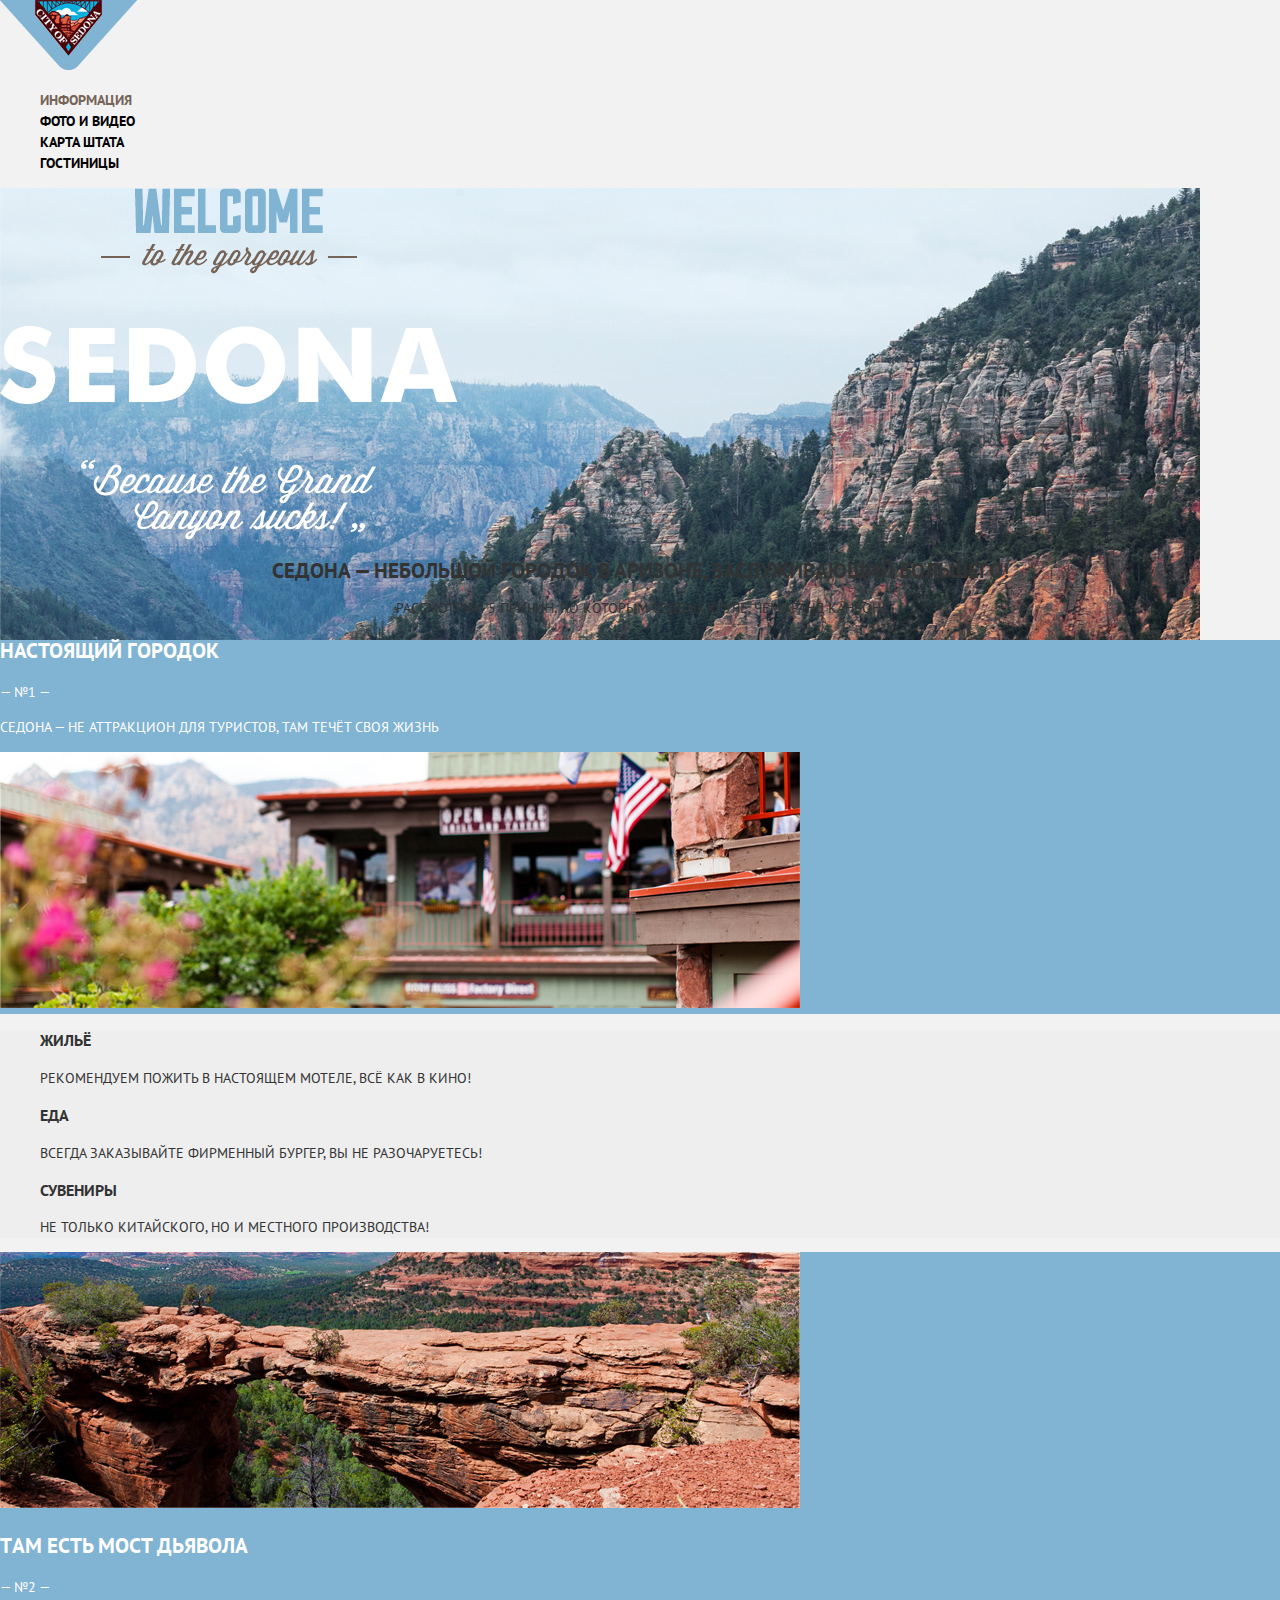
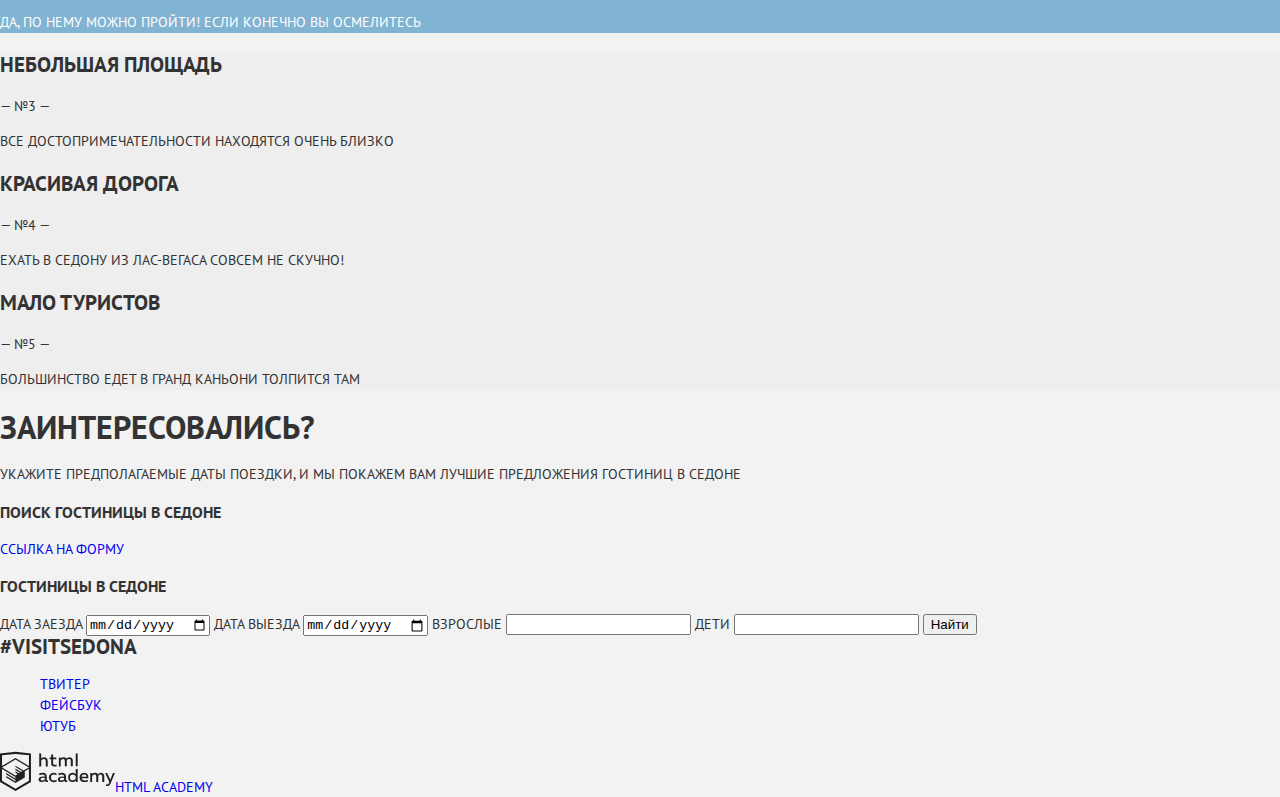
==== index.html @ dc2e8c44 "Исправление стилизации (продолжение)" ====
<!DOCTYPE html>
<html lang="ru">
	<head>
		<meta charset="utf-8">
		<title>HTML Academy: Седона</title>
		<link href="https://fonts.googleapis.com/css?family=PT+Sans:400,400i,700&amp;subset=cyrillic" rel="stylesheet">
		<link rel="stylesheet" href="normalize.css">
		<link rel="stylesheet" href="css/style.css">
	</head>
	<body>
		<header>
			<nav class="main-menu">
				<img class="main-logo" src="img/logo-sedona.png" width="138" height="70" alt="Sedona">
				<ul>
					<li><a class="nav-item nav-active" href="#">Информация</a></li>
					<li><a class="nav-item" href="#">Фото и видео</a></li>
					<li><a class="nav-item" href="#">Карта штата</a></li>
					<li><a class="nav-item" href="catalog.html">Гостиницы</a></li>
				</ul>
			</nav>
		</header>
		<main class="main-content">
			<h1 class="visually-hidden">Туристический сайт Седона</h1>
			<section class="intro">
				<img class="main-logo" src="img/welcomе-sedona.png" width="458" height="352" alt="Welcome to Sedona">
			</section>
			<section class="main-introduction">
				<p><b class="introduction-title">Седона — небольшой городок в аризоне, заслуживающий большего!</b></p>
				<p>Рассмотрим 5 причин, по которым седона круче, чем гранд каньон!</p>
			</section>
			<section class="descripton">
				<h2 class="visually-hidden">Особенности Седоны</h2>
				<h3>Настоящий городок</h3>
				<p>— &#8470;1 —</p>
				<p>Седона — не аттракцион для туристов, там течёт своя жизнь</p>
				<img class="descripton-photo" src="img/attraction.jpg" width="800" height="256" alt="достопримечательности Седоны">
			</section>
			<section class="features">
				<h2 class="visually-hidden">Интересные предложения для туристов</h2>
				<ul class="features-list">
					<li class="features-items">
						<h3>Жильё</h3>
						<p>Рекомендуем пожить в настоящем мотеле, всё как в кино!</p>
					</li>
					<li class="features-items">
						<h3>Еда</h3>
						<p>Всегда заказывайте фирменный бургер, вы не разочаруетесь!</p>
					</li>
					<li class="features-items">
						<h3>Сувениры</h3>
						<p>Не только китайского, но и местного производства!</p>
					</li>
				</ul>
			</section>
			<section class="descripton">
					<h2 class="visually-hidden">Особенности Седоны</h2>
					<img class="descripton-photo" src="img/tour-attraction.jpg" width="800" height="256" alt="достопримечательности Седоны">
					<h3>Tам есть мост дьявола</h3>
					<p>— &#8470;2 —</p>
					<p>Да, по нему можно пройти! Если конечно вы осмелитесь</p>
				</div>
			</section>
			<section class="features">
				<h2 class="visually-hidden">Интересные предложения для туристов</h2>
				<div class="features-items">
					<h3 class="features-title">Небольшая площадь</h3>
					<p>— &#8470;3 —</p>
					<p>Все достопримечательности находятся очень близко</p>
				</div>
				<div class="features-items">
					<h3 class="features-title">Красивая дорога</h3>
					<p>— &#8470;4 —</p>
					<p>Ехать в Седону из Лас-Вегаса совсем не скучно!</p>
				</div>
				<div class="features-items">
					<h3 class="features-title">Мало туристов</h3>
					<p>— &#8470;5 —</p>
					<p>Большинство едет в гранд каньони толпится там</p>
				</div>
			</section>
			<section class="offer">
				<h2 class="offer-title">Заинтересовались?</h2>
				<p>Укажите предполагаемые даты поездки, и мы покажем вам лучшие предложения гостиниц в седоне </p>
				<h3 class="offer-search">Поиск гостиницы в седоне</h3>
				<a href="#">Ссылка на форму</a>
			</section>
			<form action="https://echo.htmlacademy.ru" method="post">
				<h3>Гостиницы в Седоне</h3>
				<label for="arrival-date">Дата заезда</label>
				<input id="arrival-date" type="date">
				<label for=" exit-date">Дата выезда</label>
				<input id="exit-date" type="date">
				<label>Взрослые <input type="number"></label>
				<label>Дети <input type="number"></label>
				<input type="submit" value="Найти">
			</form>
		</main>
		<footer class="main-footer">
			<span class="footer-hashtag">#visitsedona</span>
			<div class="footer-social">
				<ul>
					<li><a class="social-button" href="#">Твитер</a></li>
					<li><a class="social-button" href="#">Фейсбук</a></li>
					<li><a class="social-button" href="#">Ютуб</a></li>
				</ul>
			</div>
			<a class="footer-logo" href="https://htmlacademy.ru"><img src="img/logo-htmlacademy.svg" width="115" height="41" alt="ссылка на сайт академии">HTML Academy</a>
		</footer>
	</body>
</html>
---- css/style.css ----
body {
	margin:0;
	padding: 0;
	font-family: "PT Sans", "Arial", sans-serif;
	font-size:14px;
	text-transform: uppercase;
	line-height: 21px;
	color: #333333;
	background-color:#f2f2f2;
}

.visually-hidden {
	position: absolute;
	width: 1px;
	height: 1px;
	margin: -1px;
	border: 0;
	padding: 0;
	clip: rect(0 0 0 0);
	overflow: hidden;
}

a {
	text-decoration: none;
}

li {
	list-style: none;
}

.main-content {
	background-image: url(../img/background-rock.jpg);
	background-repeat: no-repeat;
}

.main-menu .nav-active {
	color:#766357;
	font-weight: bold;
}

.nav-item:hover {
	color:#81b3d2;
}

.nav-item {
	font-weight: bold;
	text-decoration: none;
	color:#000;
}

.nav-active {

}

.main-introduction {
	text-align: center;
}

.introduction-title {
	font-weight: bold;
	font-size: 21px;
}

.descripton h3 {
	font-size: 21px;
	font-weight: bold;
}

.descripton {
	background-color: #81b3d2;
	color:#fff;
}

.features-title {
	font-size: 21px;
	font-weight: bold;
}

.features {
	background: #eee;
}

.offer-title {
	font-size: 32px;
	font-weight: bold;
}

.offer.search {
	font-size: 21px;
	font-weight: bold;
	background: #766357;
	color:#fff;
}

.footer-hashtag {
	font-size: 21px;
	font-weight: bold;
	text-transform: uppercase;
}

/*Страница каталога*/

.choose-checkbox {
  background-image: url(../img/filter-background.jpg);
  background-repeat: no-repeat;
  color: #fff;
}

.form-title {
  font-size: 16px;
  font-weight: bold;
}

.search-title {
  font-size: 21px;
  font-weight: bold;
}

.search-classification,
.search-list {
  font-size: 12px;
}

.hotel-name {
  font-size: 21px;
  font-weight: bold;
}
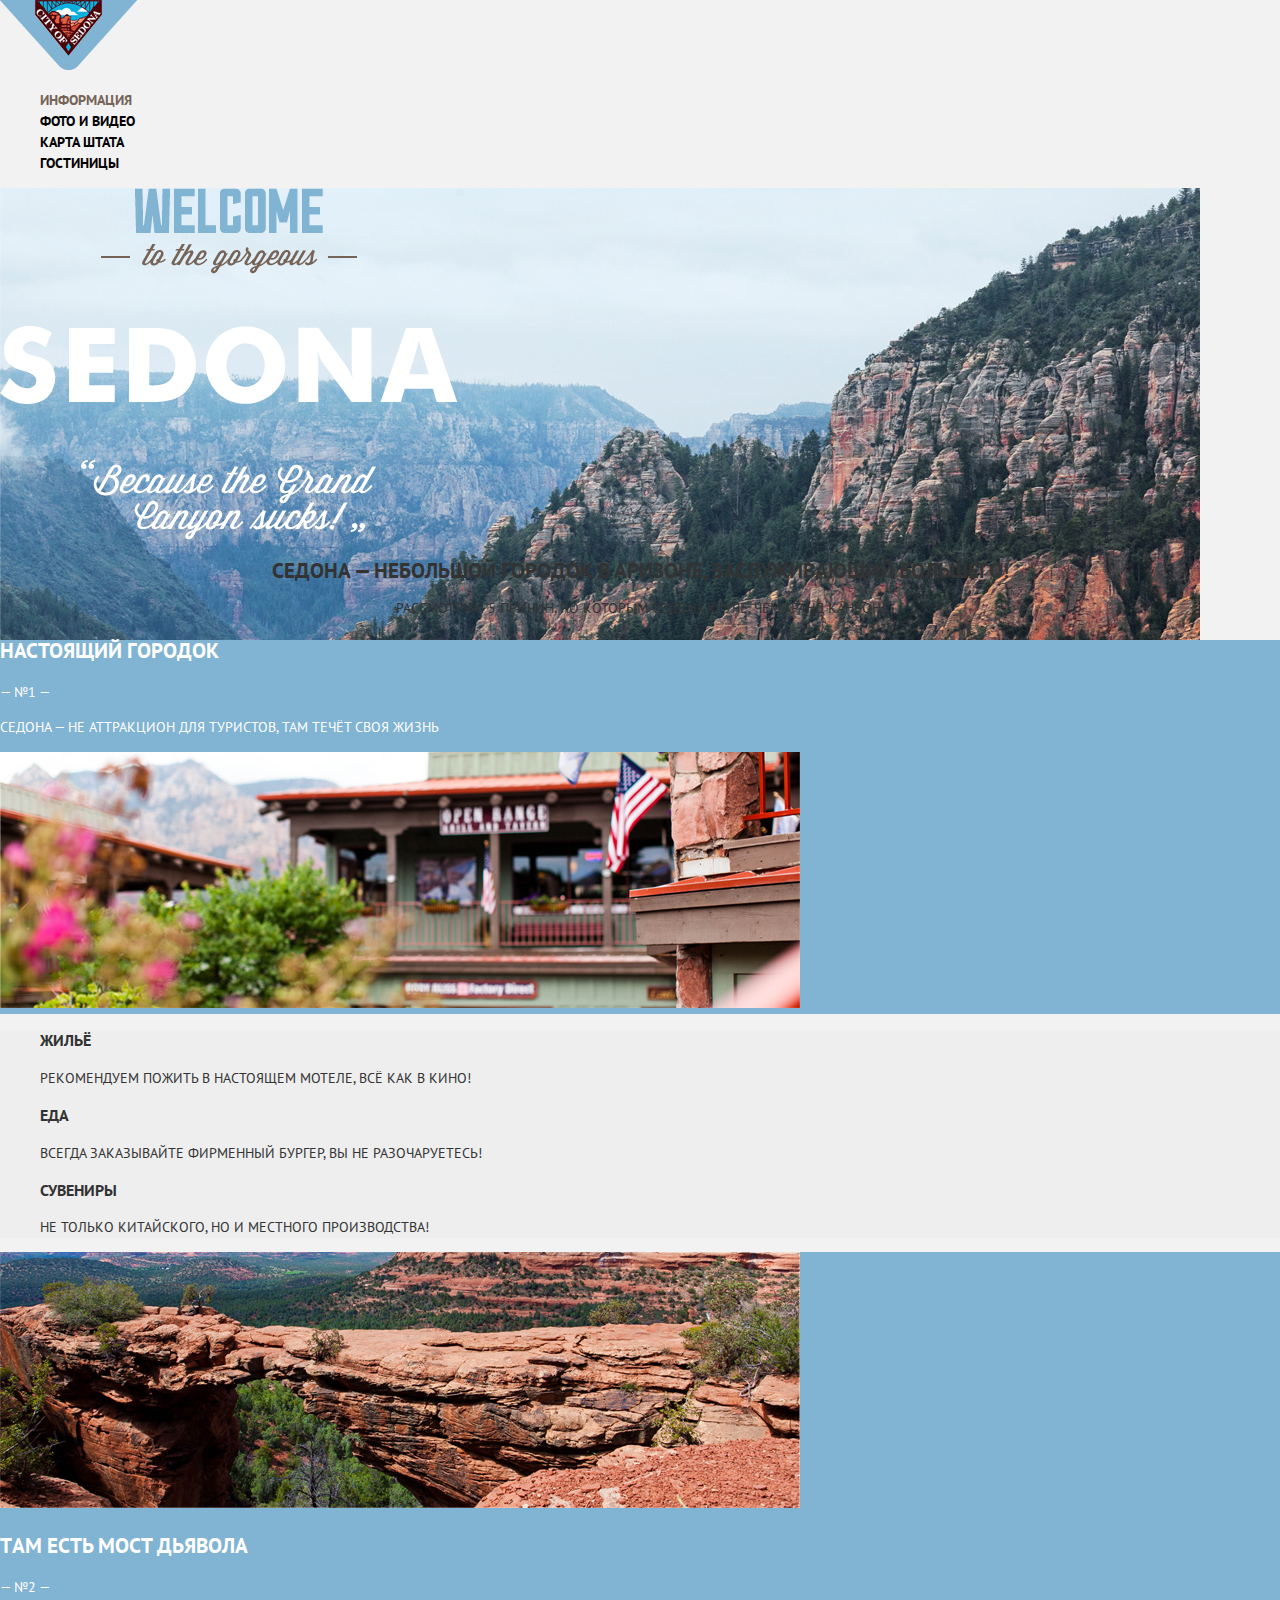
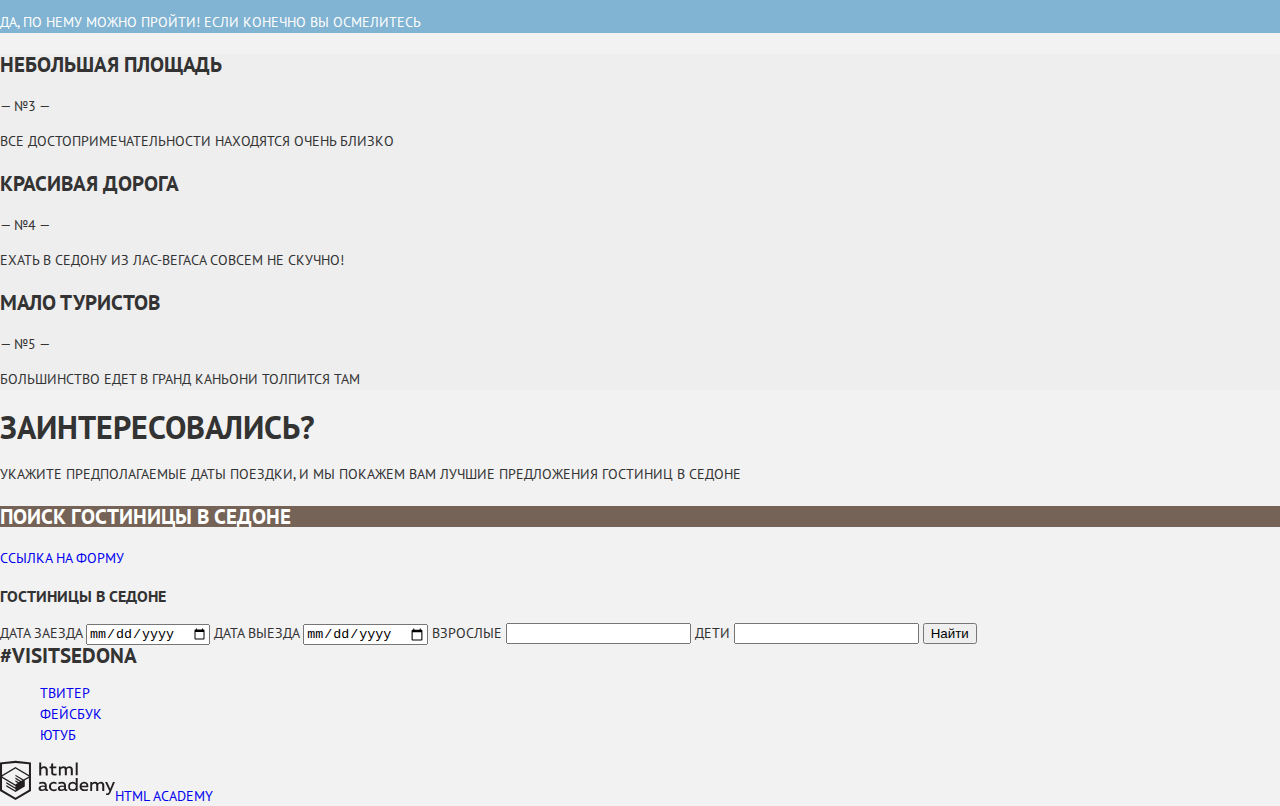
==== commit d82cb3c6: "Базовая стилизация (исправления, list-style, color и другое...)" ====
--- a/index.html
+++ b/index.html
@@ -11,7 +11,7 @@
 		<header>
 			<nav class="main-menu">
 				<img class="main-logo" src="img/logo-sedona.png" width="138" height="70" alt="Sedona">
-				<ul>
+				<ul class="nav-list">
 					<li><a class="nav-item nav-active" href="#">Информация</a></li>
 					<li><a class="nav-item" href="#">Фото и видео</a></li>
 					<li><a class="nav-item" href="#">Карта штата</a></li>
@@ -98,7 +98,7 @@
 		<footer class="main-footer">
 			<span class="footer-hashtag">#visitsedona</span>
 			<div class="footer-social">
-				<ul>
+				<ul class="social-list">
 					<li><a class="social-button" href="#">Твитер</a></li>
 					<li><a class="social-button" href="#">Фейсбук</a></li>
 					<li><a class="social-button" href="#">Ютуб</a></li>
--- a/css/style.css
+++ b/css/style.css
@@ -24,22 +24,18 @@
 	text-decoration: none;
 }
 
-li {
-	list-style: none;
-}
-
 .main-content {
 	background-image: url(../img/background-rock.jpg);
 	background-repeat: no-repeat;
 }
 
-.main-menu .nav-active {
-	color:#766357;
-	font-weight: bold;
-}
 
 .nav-item:hover {
 	color:#81b3d2;
+}
+
+.nav-list li {
+  list-style: none;
 }
 
 .nav-item {
@@ -49,7 +45,8 @@
 }
 
 .nav-active {
-
+  color:#766357;
+  font-weight: bold;
 }
 
 .main-introduction {
@@ -76,6 +73,10 @@
 	font-weight: bold;
 }
 
+.features-items {
+  list-style: none;
+}
+
 .features {
 	background: #eee;
 }
@@ -85,7 +86,7 @@
 	font-weight: bold;
 }
 
-.offer.search {
+.offer-search {
 	font-size: 21px;
 	font-weight: bold;
 	background: #766357;
@@ -116,12 +117,44 @@
   font-weight: bold;
 }
 
+.search-item {
+  color: rgba(0, 0, 0, 0.3);
+}
+
+.search-аctive {
+  color:#81b3d2;
+}
+
+.search-list li {
+  list-style: none;
+}
+
 .search-classification,
 .search-list {
   font-size: 12px;
 }
 
+.arrows-list li {
+  list-style: none;
+}
+
+.hotel-content {
+  list-style: none;
+}
+
+.motel-content {
+  list-style: none;
+}
+
+.villa-content {
+  list-style: none;
+}
+
 .hotel-name {
   font-size: 21px;
   font-weight: bold;
+}
+
+.social-list {
+  list-style: none;
 }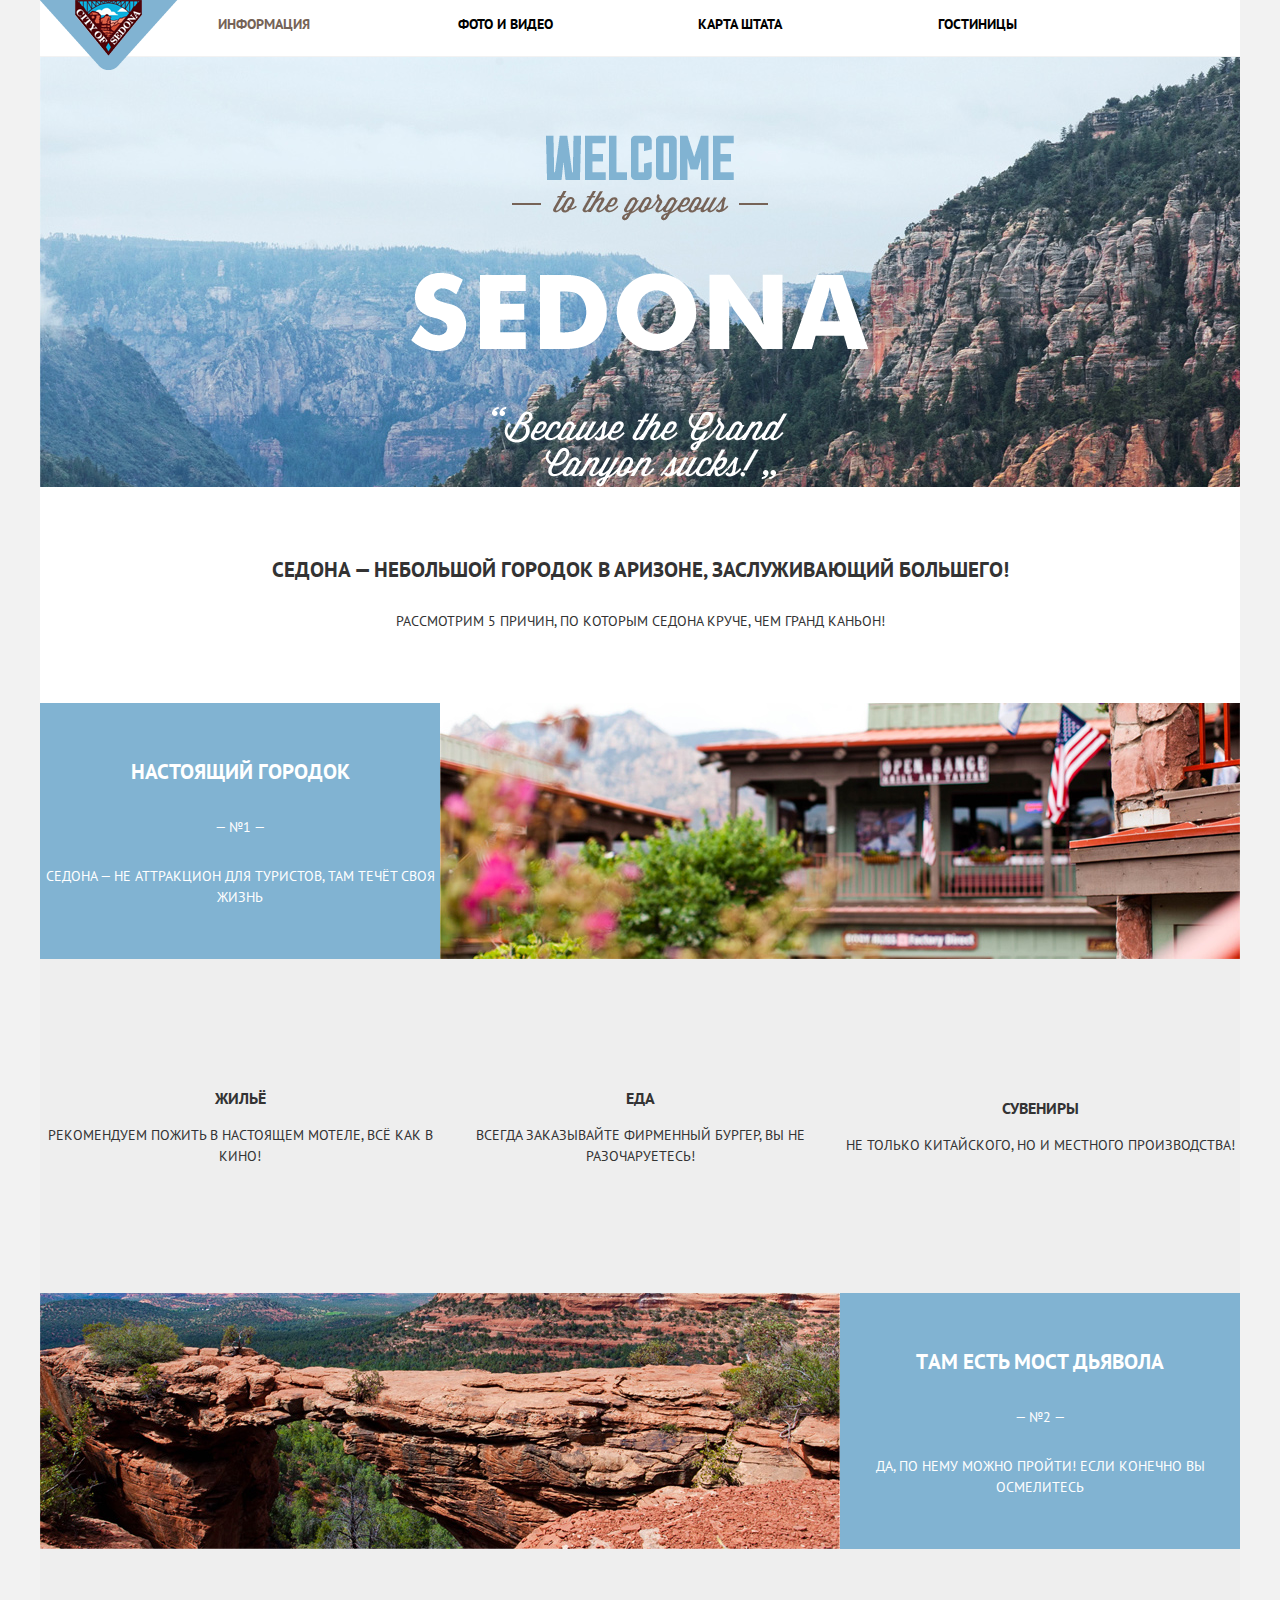
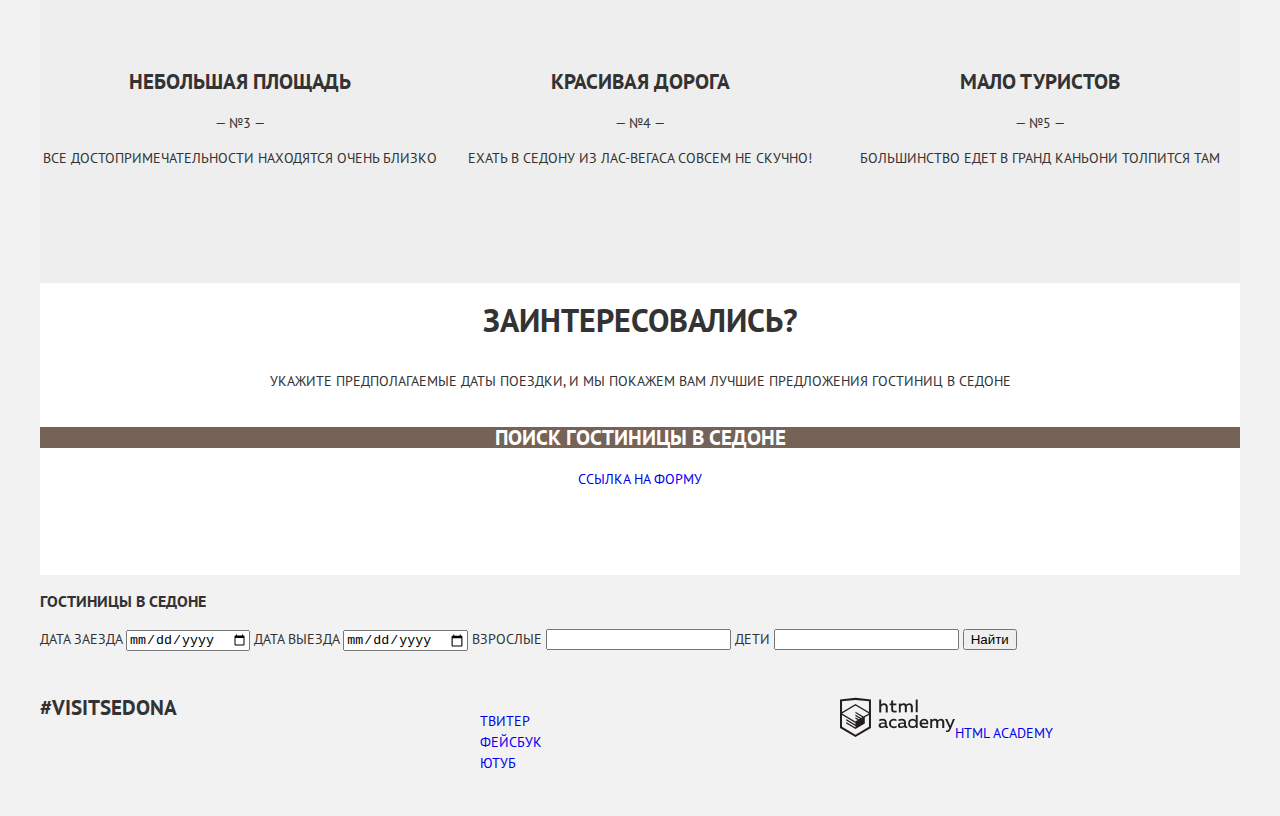
==== commit 96fb91b0: "Сетки черновик" ====
--- a/index.html
+++ b/index.html
@@ -29,10 +29,12 @@
 				<p>Рассмотрим 5 причин, по которым седона круче, чем гранд каньон!</p>
 			</section>
 			<section class="descripton">
-				<h2 class="visually-hidden">Особенности Седоны</h2>
-				<h3>Настоящий городок</h3>
-				<p>— &#8470;1 —</p>
-				<p>Седона — не аттракцион для туристов, там течёт своя жизнь</p>
+				<div class="texts-descripton">
+					<h2 class="visually-hidden">Особенности Седоны</h2>
+					<h3>Настоящий городок</h3>
+					<p>— &#8470;1 —</p>
+					<p>Седона — не аттракцион для туристов, там течёт своя жизнь</p>
+				</div>
 				<img class="descripton-photo" src="img/attraction.jpg" width="800" height="256" alt="достопримечательности Седоны">
 			</section>
 			<section class="features">
@@ -55,6 +57,7 @@
 			<section class="descripton">
 					<h2 class="visually-hidden">Особенности Седоны</h2>
 					<img class="descripton-photo" src="img/tour-attraction.jpg" width="800" height="256" alt="достопримечательности Седоны">
+				<div class="texts-descripton">
 					<h3>Tам есть мост дьявола</h3>
 					<p>— &#8470;2 —</p>
 					<p>Да, по нему можно пройти! Если конечно вы осмелитесь</p>
@@ -62,21 +65,23 @@
 			</section>
 			<section class="features">
 				<h2 class="visually-hidden">Интересные предложения для туристов</h2>
-				<div class="features-items">
+				<ul class="features-list">
+				<li class="features-items">
 					<h3 class="features-title">Небольшая площадь</h3>
 					<p>— &#8470;3 —</p>
 					<p>Все достопримечательности находятся очень близко</p>
-				</div>
-				<div class="features-items">
+				</li>
+				<li class="features-items">
 					<h3 class="features-title">Красивая дорога</h3>
 					<p>— &#8470;4 —</p>
 					<p>Ехать в Седону из Лас-Вегаса совсем не скучно!</p>
-				</div>
-				<div class="features-items">
+				</li>
+				<li class="features-items">
 					<h3 class="features-title">Мало туристов</h3>
 					<p>— &#8470;5 —</p>
 					<p>Большинство едет в гранд каньони толпится там</p>
-				</div>
+				</li>
+				</ul>
 			</section>
 			<section class="offer">
 				<h2 class="offer-title">Заинтересовались?</h2>
@@ -96,7 +101,7 @@
 			</form>
 		</main>
 		<footer class="main-footer">
-			<span class="footer-hashtag">#visitsedona</span>
+			<div class="footer-hashtag">#visitsedona</div>
 			<div class="footer-social">
 				<ul class="social-list">
 					<li><a class="social-button" href="#">Твитер</a></li>
--- a/css/style.css
+++ b/css/style.css
@@ -81,6 +81,10 @@
 	background: #eee;
 }
 
+.offer {
+  background-color: #ffffff;
+}
+
 .offer-title {
 	font-size: 32px;
 	font-weight: bold;
@@ -157,4 +161,115 @@
 
 .social-list {
   list-style: none;
-}+}
+
+/*Сетки*/
+
+.main-menu {
+  display: flex;
+  width: 1200px;
+  margin:0 auto;
+  height: 56px;
+  background-color:#ffffff;
+}
+
+.nav-list {
+  display: flex;
+  justify-content: center;
+}
+
+.nav-list li {
+  width:240px;
+}
+
+.main-content {
+  width: 1200px;
+  margin: 0 auto;
+  border-top: 1px solid transparent;
+}
+
+.main-introduction {
+  display: flex;
+  flex-direction: column;
+  width: 1200px;
+  height: 216px;
+  background-color: #ffffff;
+  justify-content: center;
+}
+
+.main-logo {
+  justify-content: center;
+}
+
+
+.intro {
+  display: flex;
+  margin-top: 78px;
+  justify-content: center;
+}
+
+.descripton {
+  display: flex;
+}
+
+.texts-descripton {
+  display: flex;
+  flex-direction: column;
+  justify-content: center;
+  text-align: center;
+}
+
+.descripton-photo {
+  width: 800px;
+}
+
+.features-list {
+  display: flex;
+  height: 334px;
+  margin:0;
+  padding: 0;
+}
+
+.features-items {
+  width: 400px;
+  text-align: center;
+  justify-content: space-between;
+  align-self: center;
+}
+
+.offer {
+  display: flex;
+  height: 292px;
+  text-align: center;
+  flex-direction: column;
+}
+
+.offer-title {
+  align-items: center;
+}
+
+.main-footer {
+  min-height: 120px;
+  display: flex;
+  width: 1200px;
+  margin:0 auto;
+  justify-content: space-between;
+  padding-top:46px;
+
+}
+
+.footer-hashtag {
+  width: 400px;
+  min-height: 120px;
+  display: flex;
+}
+
+.footer-social {
+  width: 400px;
+  min-height: 120px;
+}
+
+.footer-logo {
+  width: 400px;
+  min-height: 120px;
+}
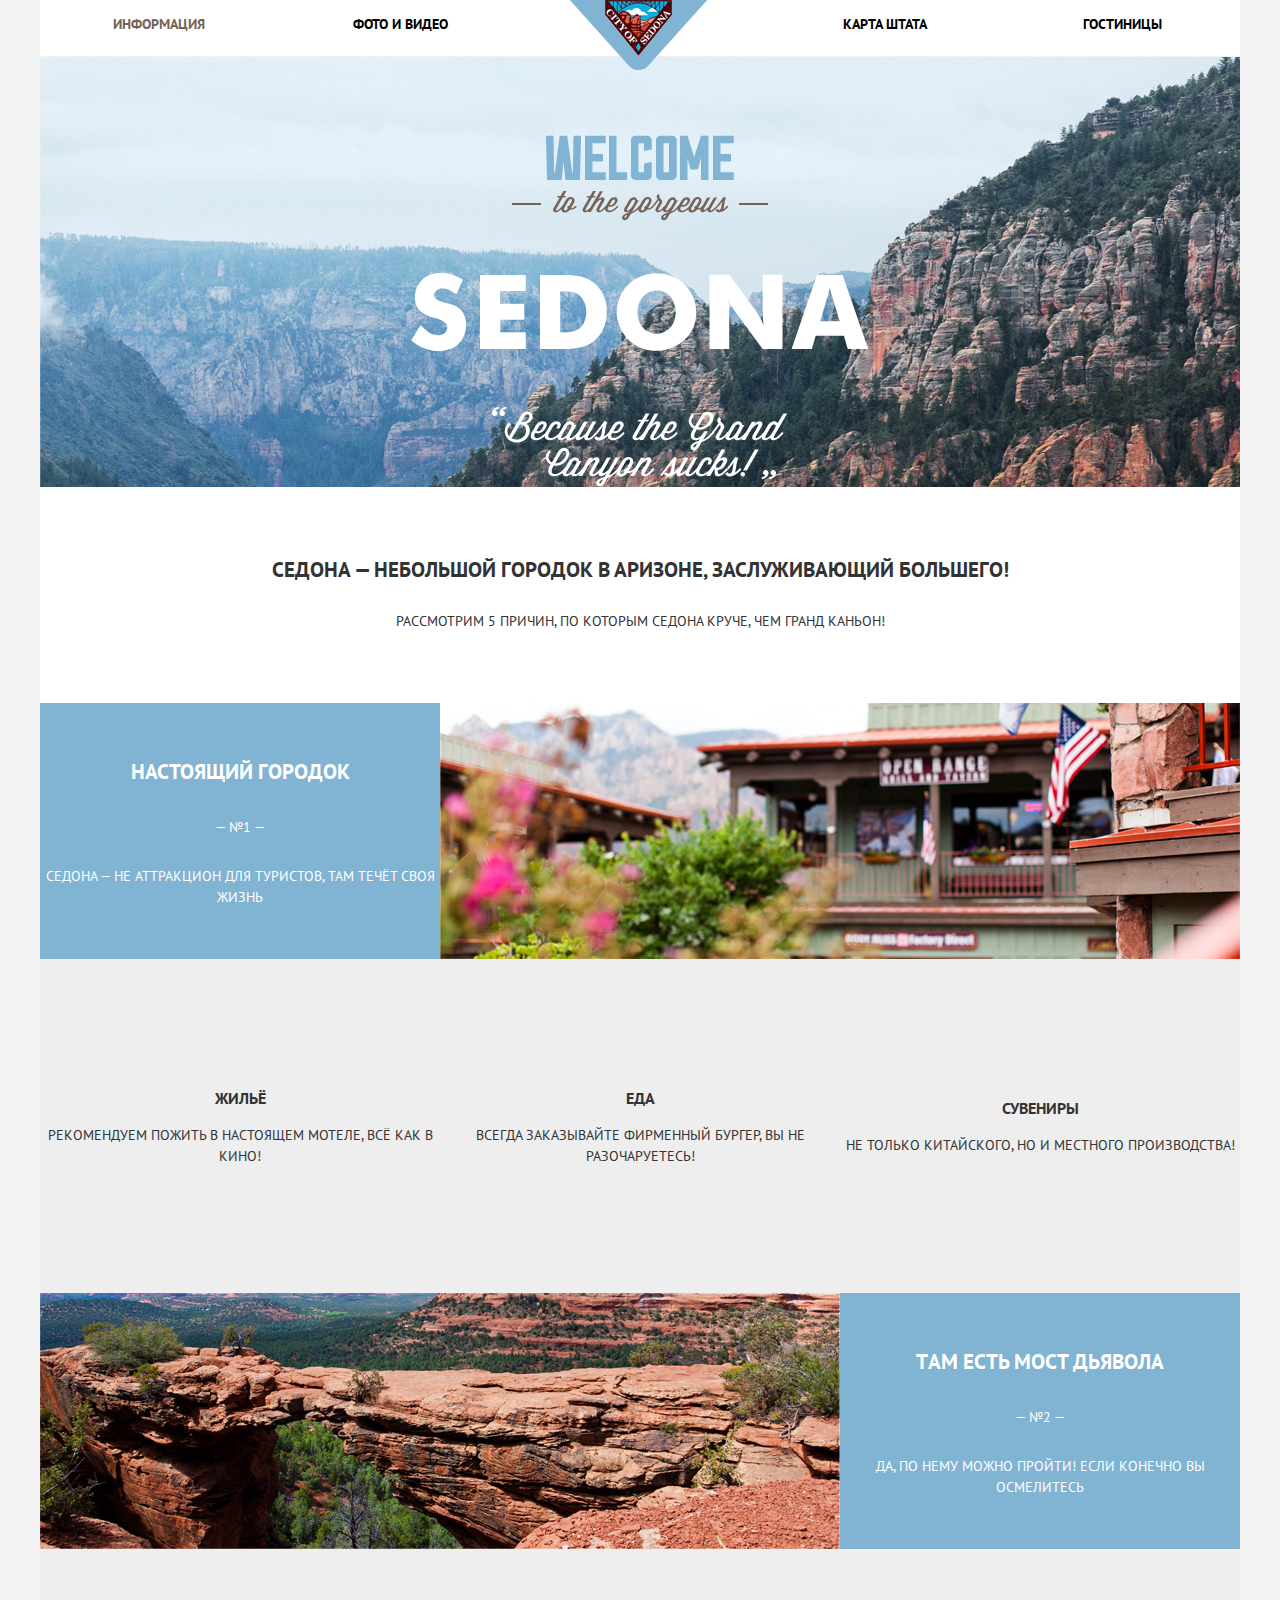
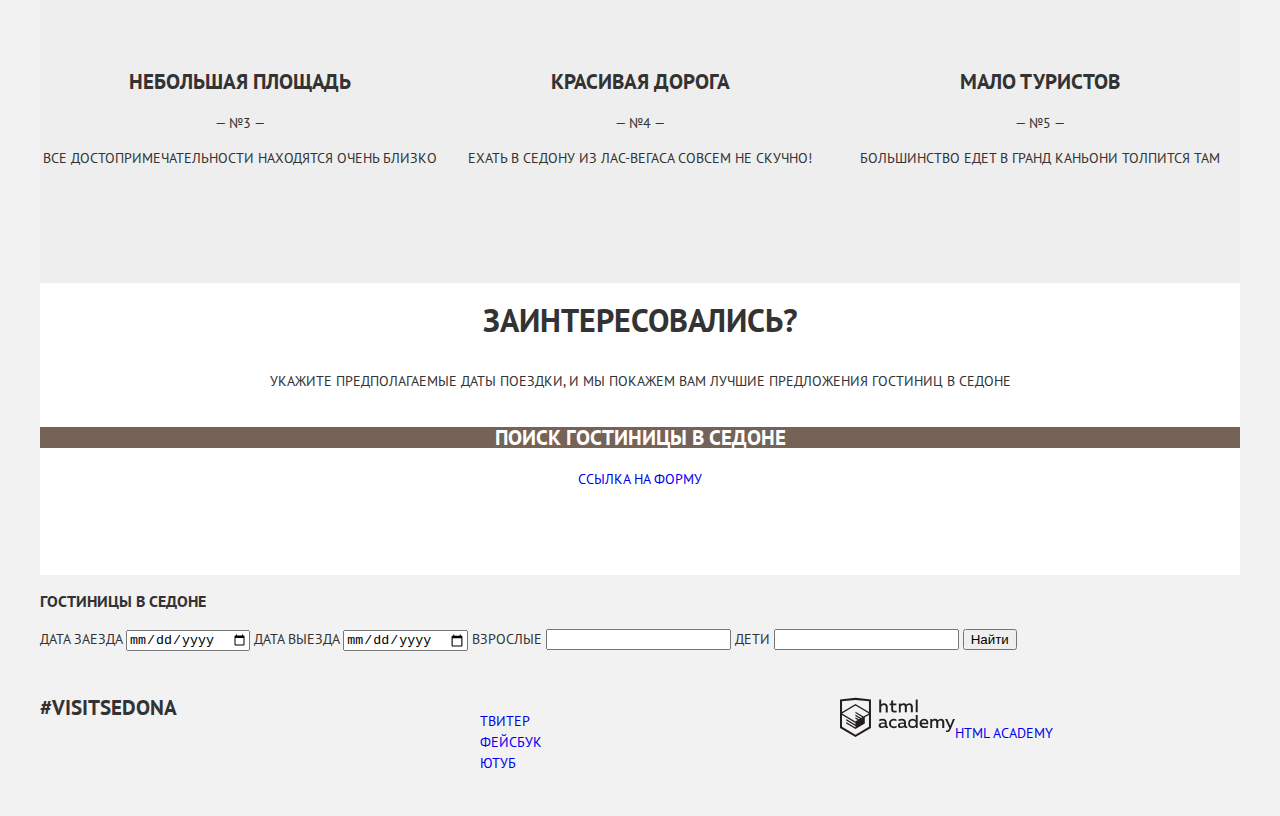
==== commit f5bb0b7a: "Стилизация меню." ====
--- a/index.html
+++ b/index.html
@@ -10,7 +10,9 @@
 	<body>
 		<header>
 			<nav class="main-menu">
-				<img class="main-logo" src="img/logo-sedona.png" width="138" height="70" alt="Sedona">
+				<div class="logo-container">
+					<img class="main-logo" src="img/logo-sedona.png" width="138" height="70" alt="Sedona">
+				</div>
 				<ul class="nav-list">
 					<li><a class="nav-item nav-active" href="#">Информация</a></li>
 					<li><a class="nav-item" href="#">Фото и видео</a></li>
--- a/css/style.css
+++ b/css/style.css
@@ -171,16 +171,23 @@
   margin:0 auto;
   height: 56px;
   background-color:#ffffff;
+  position: relative;
 }
 
 .nav-list {
   display: flex;
   justify-content: center;
-}
-
-.nav-list li {
+  padding-left: 73px;
+}
+
+.nav-list li:nth-child(2n+1) {
   width:240px;
 }
+
+.nav-list li:nth-child(2) {
+  width:490px;
+}
+
 
 .main-content {
   width: 1200px;
@@ -197,10 +204,11 @@
   justify-content: center;
 }
 
-.main-logo {
-  justify-content: center;
-}
-
+.logo-container {
+  position: absolute;
+  top:0;
+  left: 530px;
+}
 
 .intro {
   display: flex;
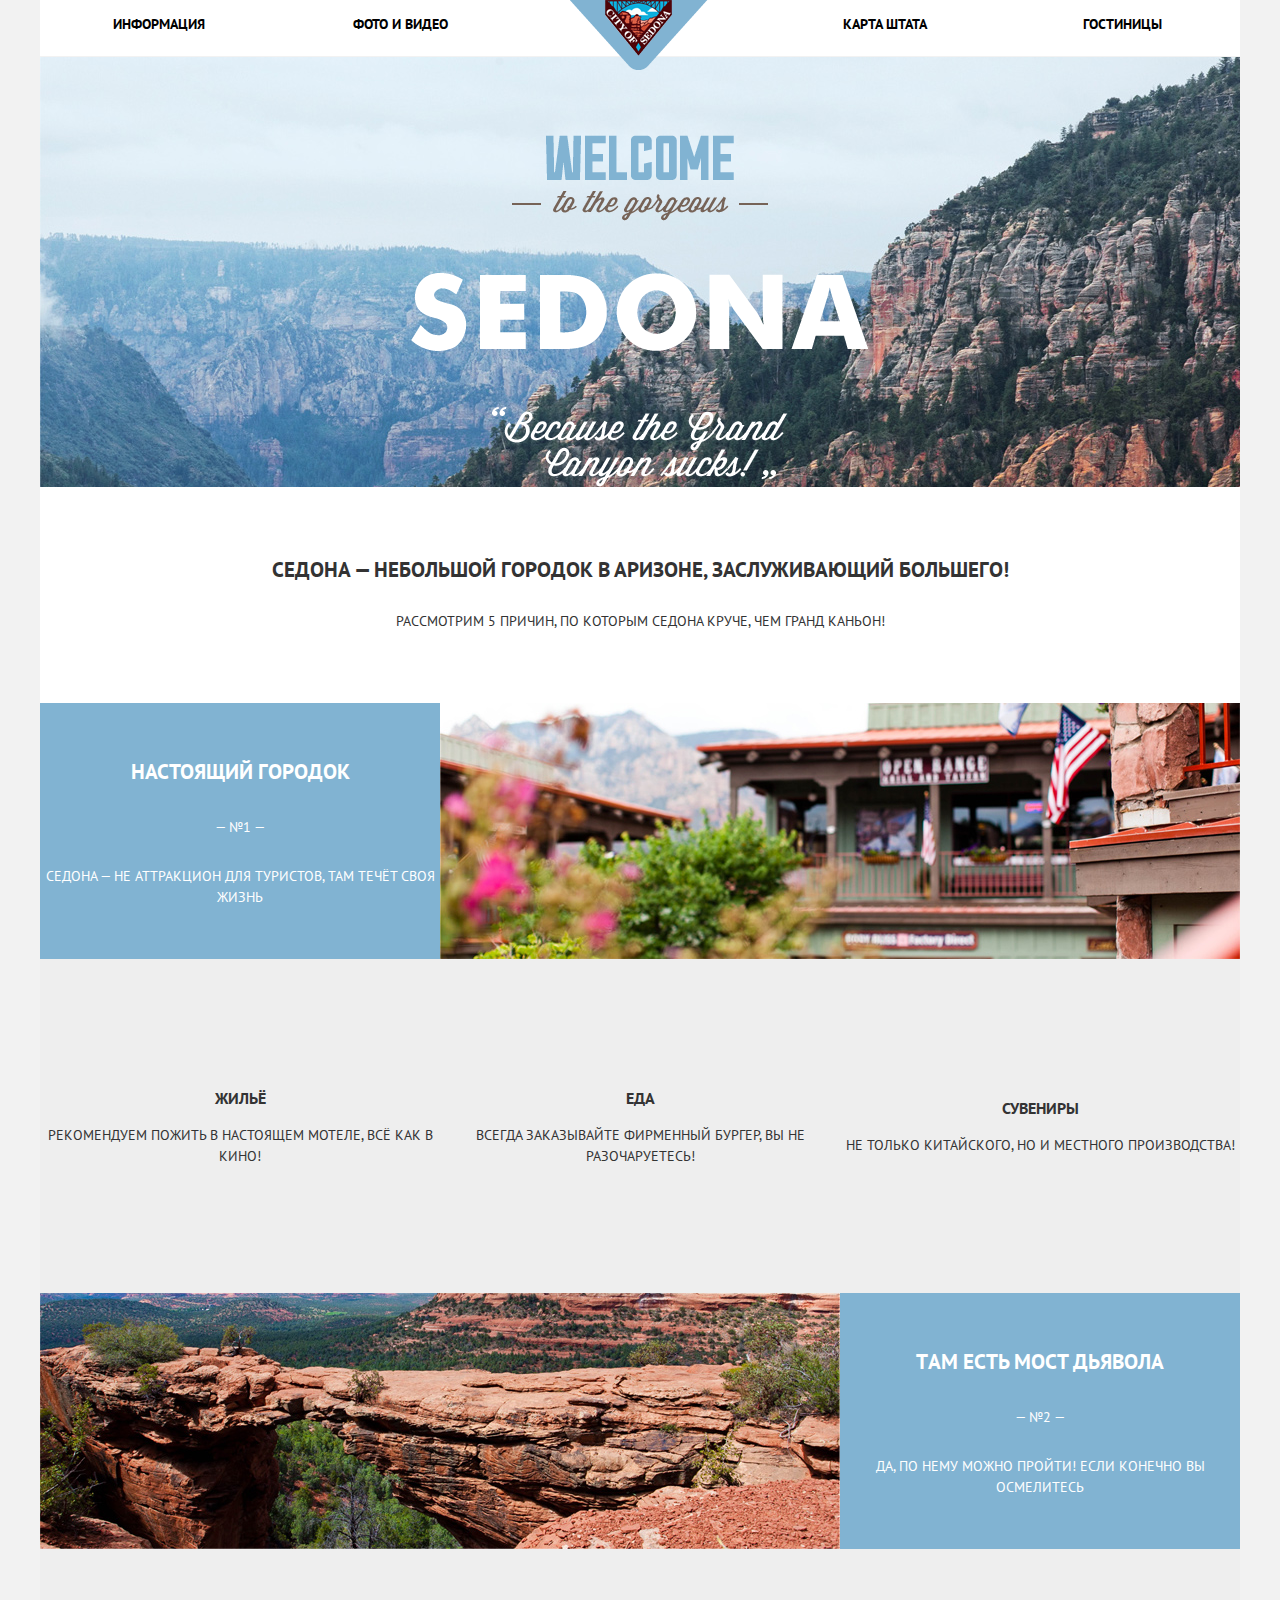
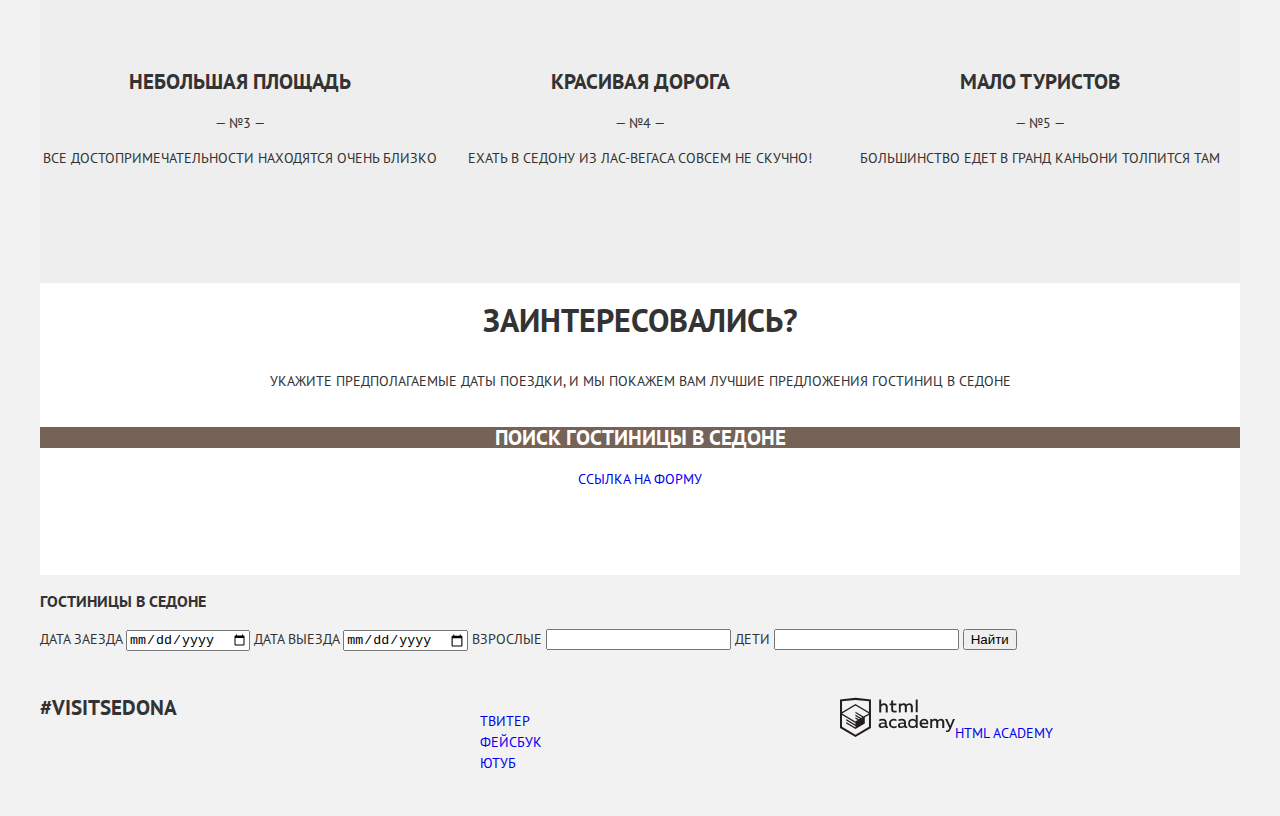
==== commit fddb78d1: "Маленькие поправки (сетки)." ====
--- a/index.html
+++ b/index.html
@@ -14,7 +14,7 @@
 					<img class="main-logo" src="img/logo-sedona.png" width="138" height="70" alt="Sedona">
 				</div>
 				<ul class="nav-list">
-					<li><a class="nav-item nav-active" href="#">Информация</a></li>
+					<li><a class="nav-item" href="#">Информация</a></li>
 					<li><a class="nav-item" href="#">Фото и видео</a></li>
 					<li><a class="nav-item" href="#">Карта штата</a></li>
 					<li><a class="nav-item" href="catalog.html">Гостиницы</a></li>
--- a/css/style.css
+++ b/css/style.css
@@ -212,7 +212,7 @@
 
 .intro {
   display: flex;
-  margin-top: 78px;
+  padding-top: 78px;
   justify-content: center;
 }
 
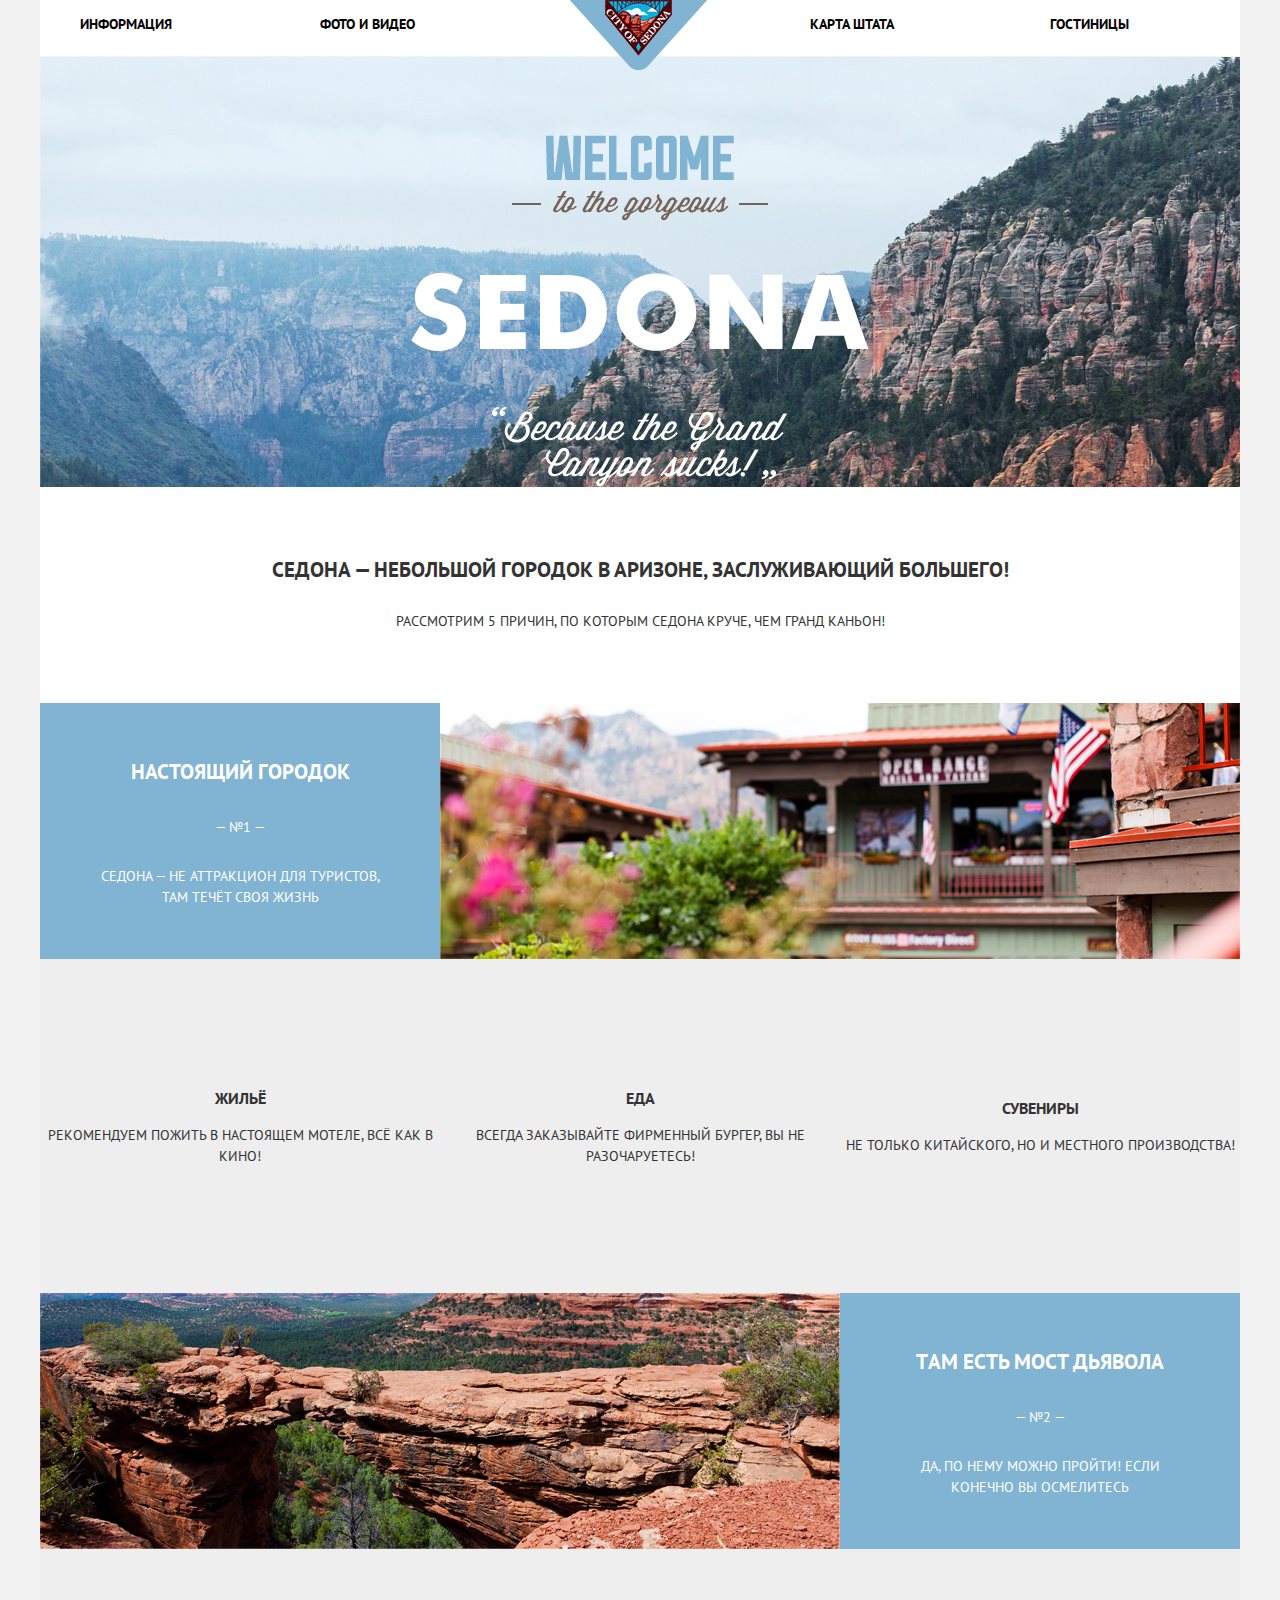
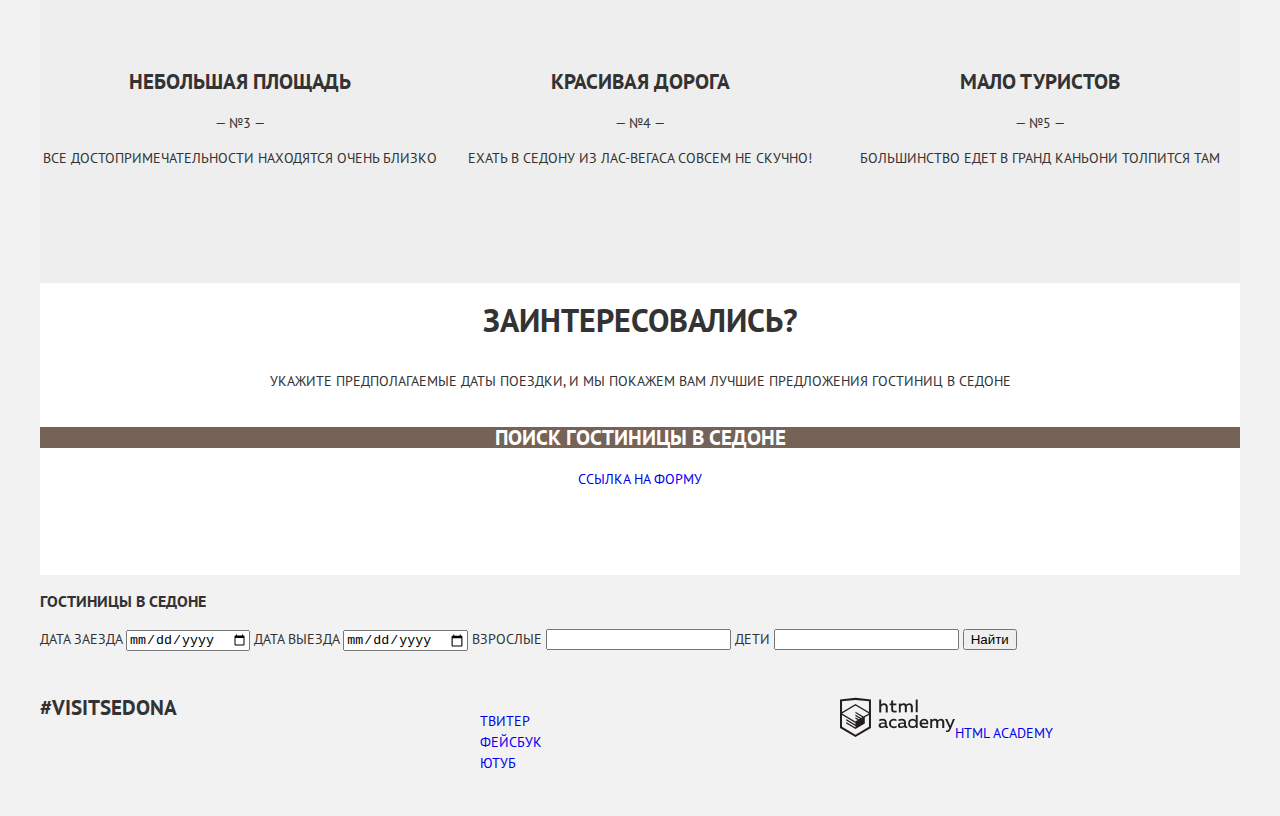
==== commit 078f797b: "Поправки" ====
--- a/index.html
+++ b/index.html
@@ -43,14 +43,17 @@
 				<h2 class="visually-hidden">Интересные предложения для туристов</h2>
 				<ul class="features-list">
 					<li class="features-items">
+						<div class="features-icons"></div>
 						<h3>Жильё</h3>
 						<p>Рекомендуем пожить в настоящем мотеле, всё как в кино!</p>
 					</li>
 					<li class="features-items">
+						<div class="features-icons"></div>
 						<h3>Еда</h3>
 						<p>Всегда заказывайте фирменный бургер, вы не разочаруетесь!</p>
 					</li>
 					<li class="features-items">
+						<div class="features-icons"></div>
 						<h3>Сувениры</h3>
 						<p>Не только китайского, но и местного производства!</p>
 					</li>
--- a/css/style.css
+++ b/css/style.css
@@ -172,12 +172,12 @@
   height: 56px;
   background-color:#ffffff;
   position: relative;
+  flex-wrap: wrap;
 }
 
 .nav-list {
   display: flex;
   justify-content: center;
-  padding-left: 73px;
 }
 
 .nav-list li:nth-child(2n+1) {
@@ -186,6 +186,10 @@
 
 .nav-list li:nth-child(2) {
   width:490px;
+}
+
+.nav-item {
+  text-align: center;
 }
 
 
@@ -225,6 +229,7 @@
   flex-direction: column;
   justify-content: center;
   text-align: center;
+  padding:0 60px;
 }
 
 .descripton-photo {
@@ -281,3 +286,82 @@
   width: 400px;
   min-height: 120px;
 }
+
+/*Сетки страница каталога*/
+
+.main-content-inner {
+  width:1200px;
+  margin:0 auto;
+}
+
+.choose-checkbox {
+  width: 1200px;
+  height: 218px;
+  display: flex;
+  flex-direction: column;
+}
+
+.search {
+  width: 1200px;
+  height: 86px;
+  display: flex;
+}
+
+.search-order {
+  display: flex;
+  width: 240px;
+  align-items: center;
+  padding-left: 75px;  
+}
+
+.search-title {
+  margin-right: 50px;
+}
+
+.search-list {
+  display: flex;
+  width: 288px;
+  align-items: center;
+}
+
+.search-item:nth-child(1){
+  margin-right: 30px;
+}
+
+.search-item:nth-child(2){
+  margin-right: 35px;
+}
+
+.amara-resort, 
+.desert-quail-inn,
+.villas-poco-diablo {
+  width: 1200px;
+  display: flex;
+  height: 150px;
+}
+
+
+.amara-resort img, 
+.desert-quail-inn img,
+.villas-poco-diablo img {
+  margin-right: 30px;
+  padding-left: 35px;
+}
+
+.hotel-services {
+  width: 215px;
+}
+
+.hotel {
+  margin-right:40px;
+}
+
+.hotel-reservation {
+  width: 260px;
+  height: 90px;
+}
+
+.blue-btn {
+  color:#ffffff;
+  background-color:#81b3d2;
+}
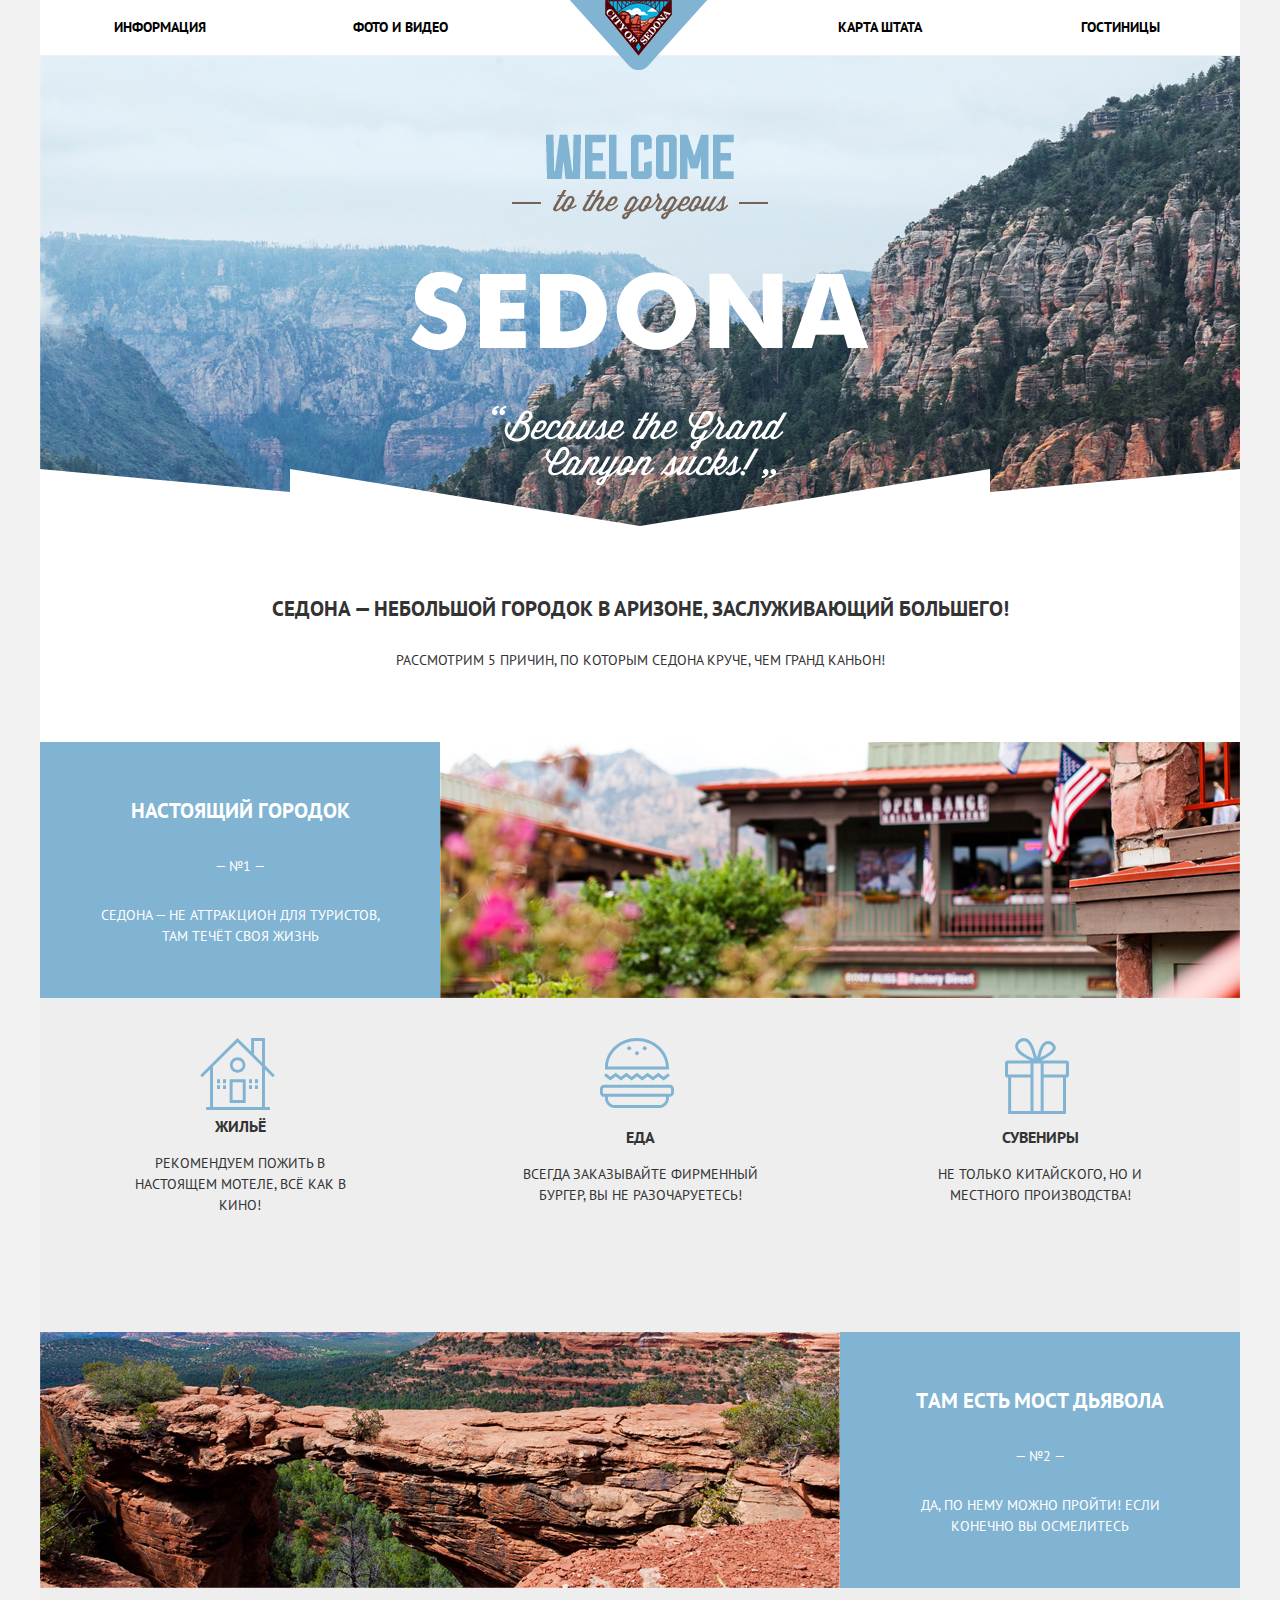
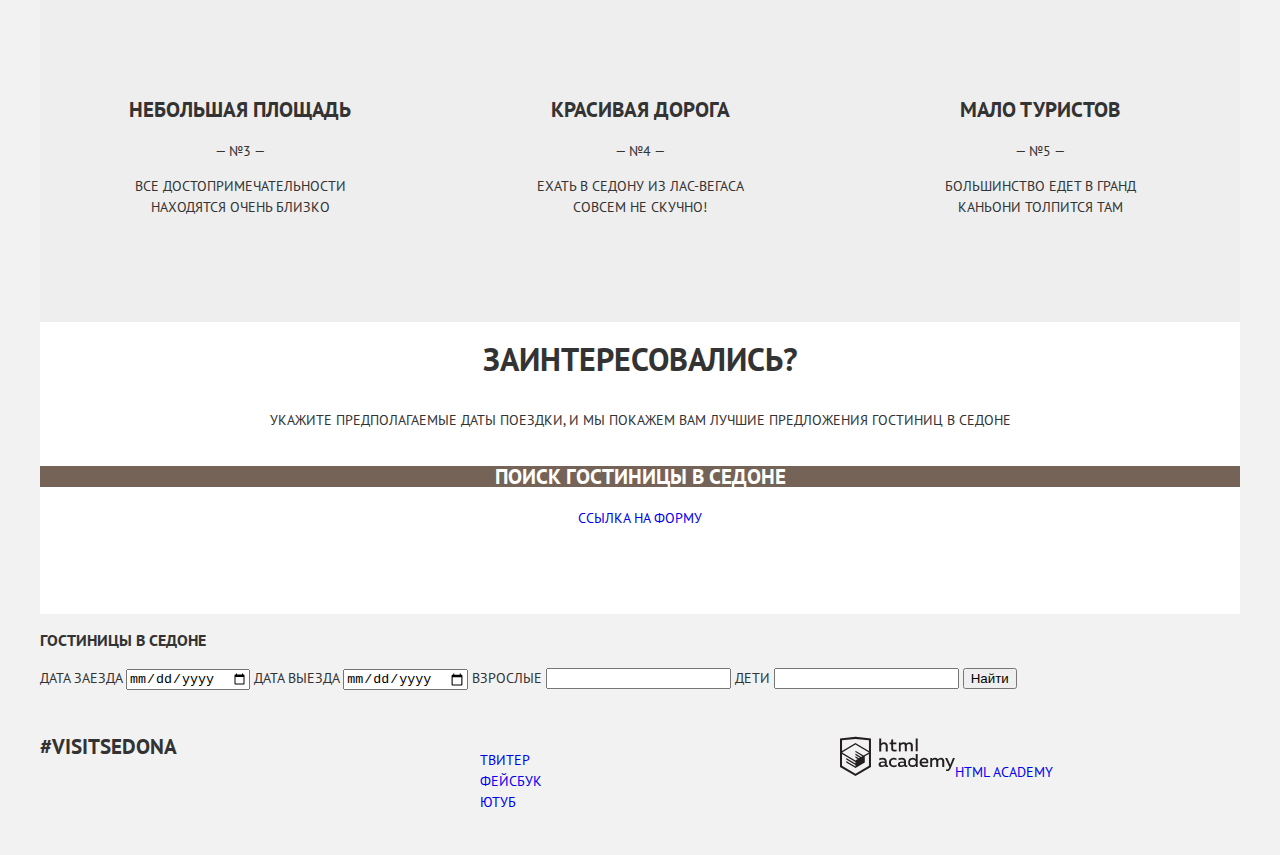
==== commit 98a55c95: "Исправления сеток" ====
--- a/index.html
+++ b/index.html
@@ -43,17 +43,17 @@
 				<h2 class="visually-hidden">Интересные предложения для туристов</h2>
 				<ul class="features-list">
 					<li class="features-items">
-						<div class="features-icons"></div>
+						<div class="features-icons-home"></div>
 						<h3>Жильё</h3>
 						<p>Рекомендуем пожить в настоящем мотеле, всё как в кино!</p>
 					</li>
 					<li class="features-items">
-						<div class="features-icons"></div>
+						<div class="features-icons-burger"></div>
 						<h3>Еда</h3>
 						<p>Всегда заказывайте фирменный бургер, вы не разочаруетесь!</p>
 					</li>
 					<li class="features-items">
-						<div class="features-icons"></div>
+						<div class="features-icons-souvenir"></div>
 						<h3>Сувениры</h3>
 						<p>Не только китайского, но и местного производства!</p>
 					</li>
--- a/css/style.css
+++ b/css/style.css
@@ -169,29 +169,27 @@
   display: flex;
   width: 1200px;
   margin:0 auto;
-  height: 56px;
   background-color:#ffffff;
   position: relative;
+}
+
+.nav-list {
+  display: flex;
   flex-wrap: wrap;
-}
-
-.nav-list {
-  display: flex;
-  justify-content: center;
-}
-
-.nav-list li:nth-child(2n+1) {
-  width:240px;
-}
-
-.nav-list li:nth-child(2) {
-  width:490px;
-}
-
-.nav-item {
+  padding: 0;
+  max-width: 100%;
+  margin:0;
+}
+
+.nav-list li:nth-child(4n+2) {
+  margin-right: 240px;
+}
+
+ .nav-list li {
+  width: 240px; 
   text-align: center;
-}
-
+  padding: 17px 0;
+}
 
 .main-content {
   width: 1200px;
@@ -218,6 +216,17 @@
   display: flex;
   padding-top: 78px;
   justify-content: center;
+  position: relative;
+}
+
+.intro::after {
+  position:absolute;
+  content:"";
+  width:100%;
+  height:57px;
+  z-index:1;
+  background-image:url(../img/rock-decore.svg);
+  bottom:0;
 }
 
 .descripton {
@@ -241,6 +250,7 @@
   height: 334px;
   margin:0;
   padding: 0;
+  position: relative;
 }
 
 .features-items {
@@ -248,6 +258,41 @@
   text-align: center;
   justify-content: space-between;
   align-self: center;
+   padding:0 73px;
+}
+
+
+.features-icons-home::before {
+  content: "";
+  position: absolute;
+  background-image: url(../img/icon-1.svg);
+  background-repeat: no-repeat;
+  width: 85px;
+  height: 90px;
+  top:40px;
+  left: 160px;
+}
+
+.features-icons-burger::before {
+  content: "";
+  position: absolute;
+  background-image: url(../img/icon-3.svg);
+  background-repeat: no-repeat;
+  width: 85px;
+  height: 90px;
+  top:40px;
+  left: 560px;
+}
+
+.features-icons-souvenir::before {
+  content: "";
+  position: absolute;
+  background-image: url(../img/icon-2.svg);
+  background-repeat: no-repeat;
+  width: 85px;
+  height: 90px;
+  top:40px;
+  right: 150px;
 }
 
 .offer {
@@ -290,8 +335,12 @@
 /*Сетки страница каталога*/
 
 .main-content-inner {
-  width:1200px;
-  margin:0 auto;
+  width: 1200px;
+  margin: 0 auto;
+}
+
+.main-logo {
+  padding-bottom: 40px;
 }
 
 .choose-checkbox {
@@ -361,6 +410,11 @@
   height: 90px;
 }
 
+.hotel-details {
+  display: flex;
+  flex-direction: column;
+}
+
 .blue-btn {
   color:#ffffff;
   background-color:#81b3d2;
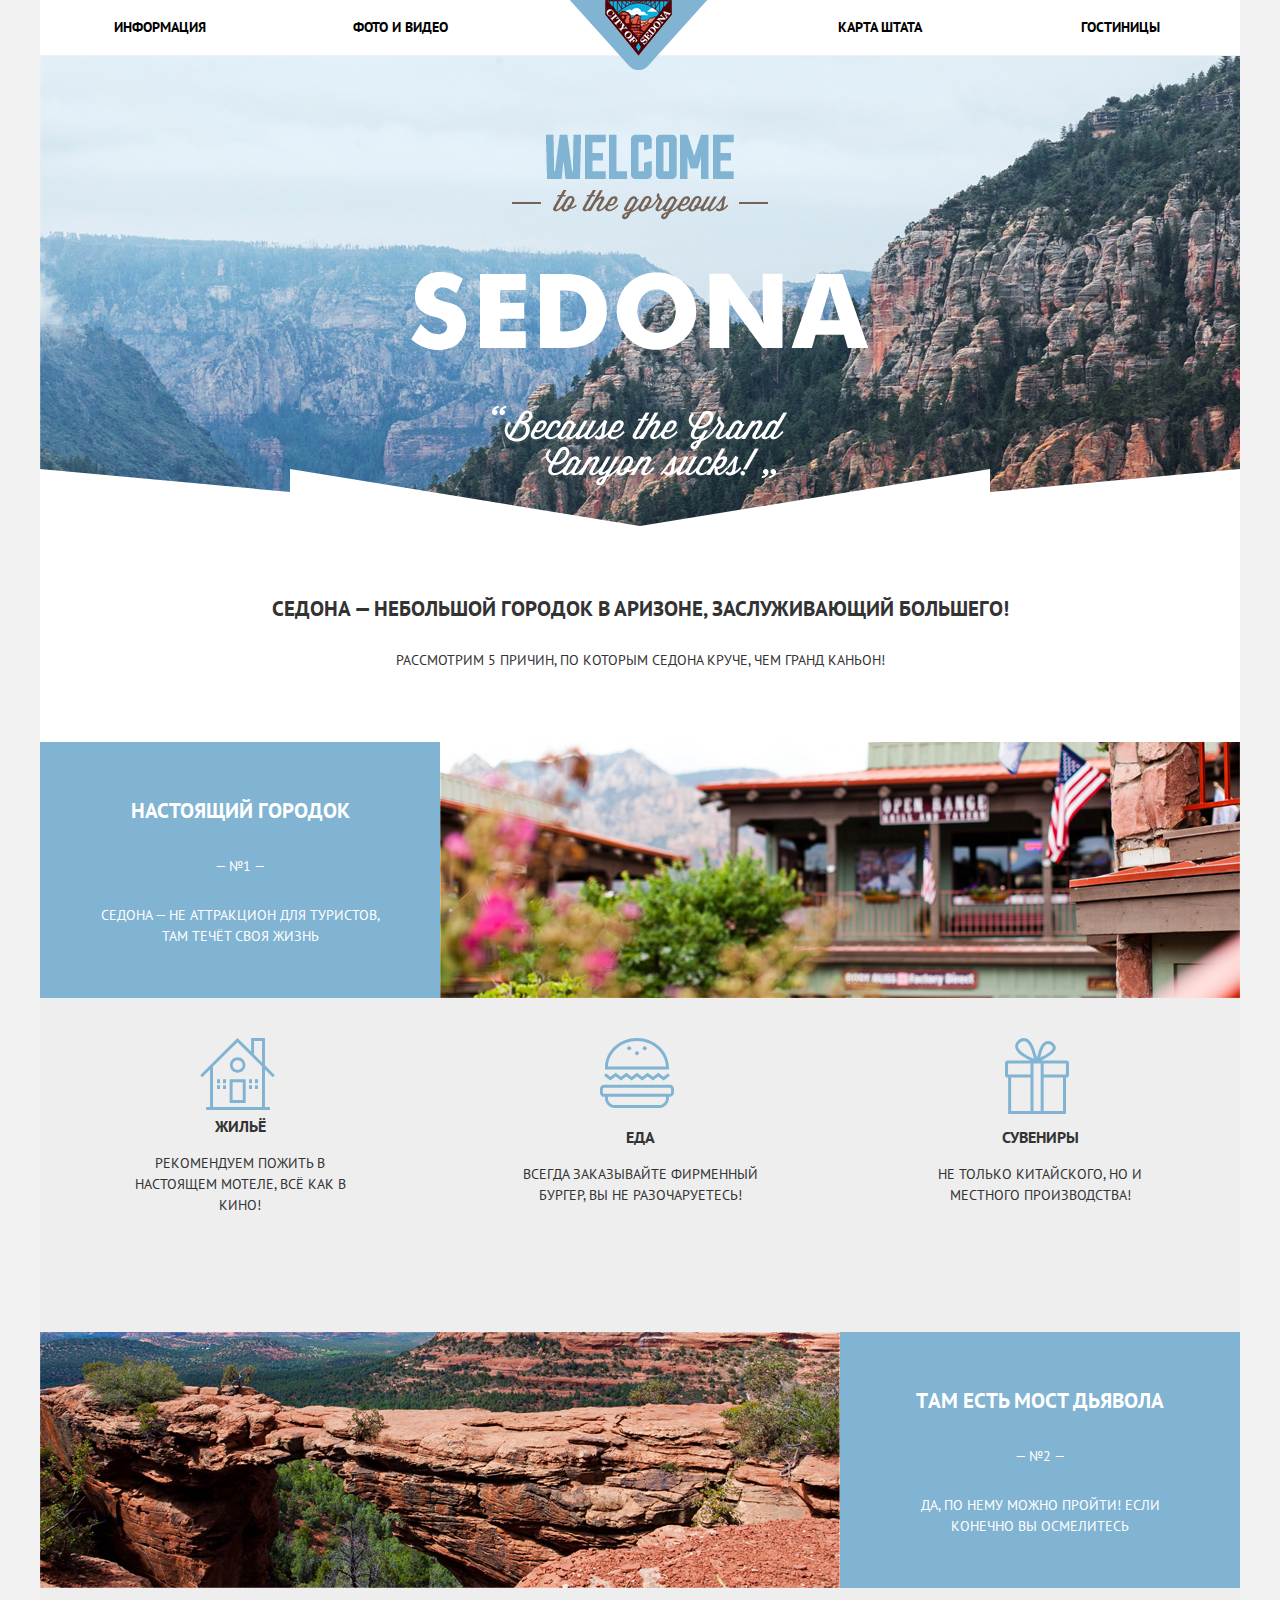
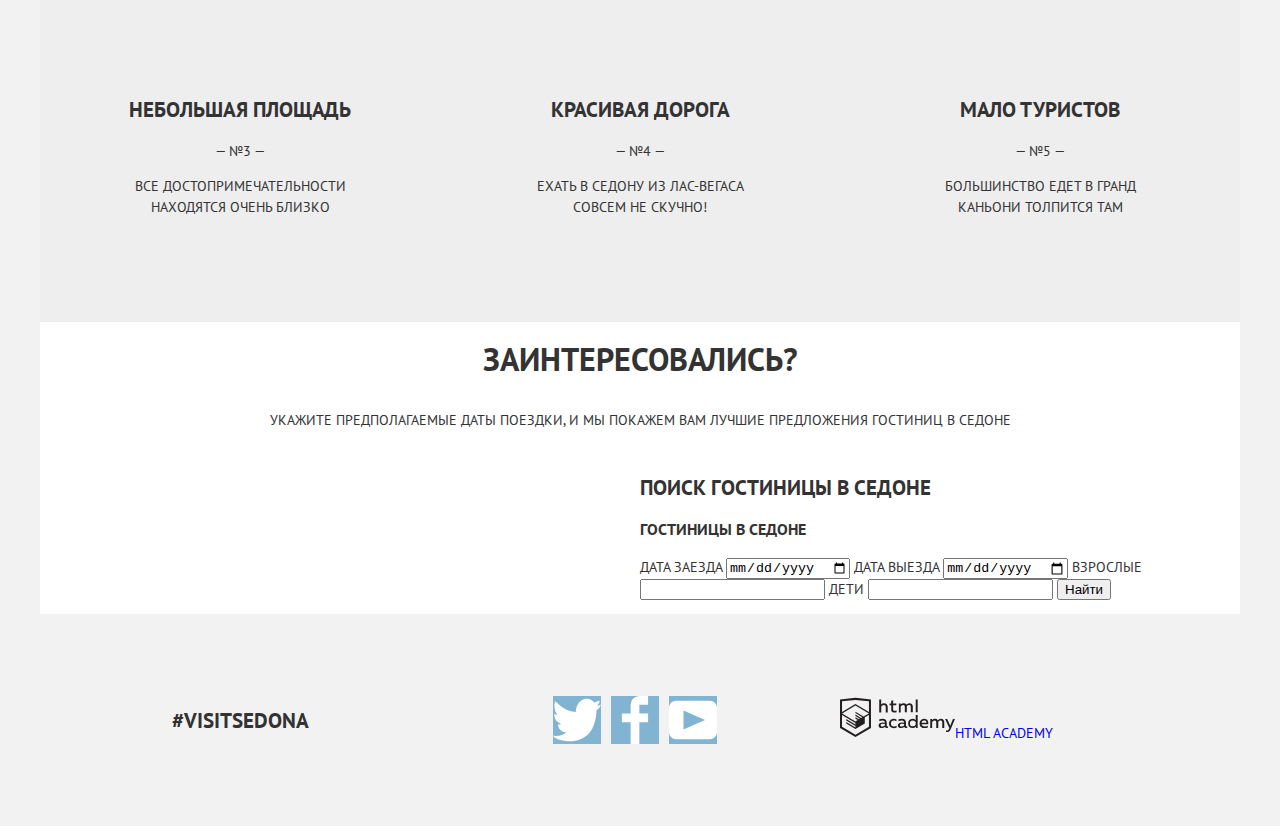
==== commit 73d44ebe: "поправки сетки" ====
--- a/index.html
+++ b/index.html
@@ -71,47 +71,51 @@
 			<section class="features">
 				<h2 class="visually-hidden">Интересные предложения для туристов</h2>
 				<ul class="features-list">
-				<li class="features-items">
-					<h3 class="features-title">Небольшая площадь</h3>
-					<p>— &#8470;3 —</p>
-					<p>Все достопримечательности находятся очень близко</p>
-				</li>
-				<li class="features-items">
-					<h3 class="features-title">Красивая дорога</h3>
-					<p>— &#8470;4 —</p>
-					<p>Ехать в Седону из Лас-Вегаса совсем не скучно!</p>
-				</li>
-				<li class="features-items">
-					<h3 class="features-title">Мало туристов</h3>
-					<p>— &#8470;5 —</p>
-					<p>Большинство едет в гранд каньони толпится там</p>
-				</li>
+				 	<li class="features-items features-home"> 
+						<h3 class="features-title">Небольшая площадь</h3>
+						<p>— &#8470;3 —</p>
+						<p>Все достопримечательности находятся очень близко</p>
+					</li>
+					<li class="features-items">
+						<h3 class="features-title">Красивая дорога</h3>
+						<p>— &#8470;4 —</p>
+						<p>Ехать в Седону из Лас-Вегаса совсем не скучно!</p>
+					</li>
+					<li class="features-items">
+						<h3 class="features-title">Мало туристов</h3>
+						<p>— &#8470;5 —</p>
+						<p>Большинство едет в гранд каньони толпится там</p>
+					</li>
 				</ul>
 			</section>
 			<section class="offer">
 				<h2 class="offer-title">Заинтересовались?</h2>
 				<p>Укажите предполагаемые даты поездки, и мы покажем вам лучшие предложения гостиниц в седоне </p>
-				<h3 class="offer-search">Поиск гостиницы в седоне</h3>
-				<a href="#">Ссылка на форму</a>
+				
 			</section>
-			<form action="https://echo.htmlacademy.ru" method="post">
-				<h3>Гостиницы в Седоне</h3>
-				<label for="arrival-date">Дата заезда</label>
-				<input id="arrival-date" type="date">
-				<label for=" exit-date">Дата выезда</label>
-				<input id="exit-date" type="date">
-				<label>Взрослые <input type="number"></label>
-				<label>Дети <input type="number"></label>
-				<input type="submit" value="Найти">
-			</form>
+			<section class="offer-search">
+				
+				
+				<form action="https://echo.htmlacademy.ru" method="post">
+					<h3 class="search-title">Поиск гостиницы в седоне</h3>
+					<h3>Гостиницы в Седоне</h3>
+					<label for="arrival-date">Дата заезда</label>
+					<input id="arrival-date" type="date">
+					<label for=" exit-date">Дата выезда</label>
+					<input id="exit-date" type="date">
+					<label>Взрослые <input type="number"></label>
+					<label>Дети <input type="number"></label>
+					<input type="submit" value="Найти">
+				</form>
+			</section>
 		</main>
 		<footer class="main-footer">
 			<div class="footer-hashtag">#visitsedona</div>
 			<div class="footer-social">
 				<ul class="social-list">
-					<li><a class="social-button" href="#">Твитер</a></li>
-					<li><a class="social-button" href="#">Фейсбук</a></li>
-					<li><a class="social-button" href="#">Ютуб</a></li>
+					<li><a class="social-button" href="#"><img class="image-link" src="img/twitter.svg" alt="twitter"></a></li>
+					<li><a class="social-button" href="#"><img class="image-link" src="img/fb-icon.svg" alt=""></a></li>
+					<li><a class="social-button" href="#"><img class="image-link" src="img/youtube.svg" alt="youtube"></a></li>
 				</ul>
 			</div>
 			<a class="footer-logo" href="https://htmlacademy.ru"><img src="img/logo-htmlacademy.svg" width="115" height="41" alt="ссылка на сайт академии">HTML Academy</a>
--- a/css/style.css
+++ b/css/style.css
@@ -91,10 +91,12 @@
 }
 
 .offer-search {
-	font-size: 21px;
-	font-weight: bold;
-	background: #766357;
-	color:#fff;
+  width: 575px;
+  position: absolute;
+  display: flex;
+  bottom: -1300px;
+  left: 50%;
+  right: 50%;
 }
 
 .footer-hashtag {
@@ -157,6 +159,7 @@
 .hotel-name {
   font-size: 21px;
   font-weight: bold;
+  margin:0;
 }
 
 .social-list {
@@ -256,9 +259,9 @@
 .features-items {
   width: 400px;
   text-align: center;
-  justify-content: space-between;
+  justify-content: center;
   align-self: center;
-   padding:0 73px;
+  padding:0 73px;
 }
 
 
@@ -311,25 +314,44 @@
   display: flex;
   width: 1200px;
   margin:0 auto;
-  justify-content: space-between;
-  padding-top:46px;
-
+  padding:46px 0;
+  position: relative;
 }
 
 .footer-hashtag {
   width: 400px;
   min-height: 120px;
   display: flex;
+  align-items:center;
+  justify-content:center;
 }
 
 .footer-social {
+  display:flex;
   width: 400px;
-  min-height: 120px;
+  align-items:center;
+  justify-content:center;
+}
+
+.social-list {
+  display: flex;
+  flex-wrap: wrap;
+  padding:0;  
+}
+
+
+.image-link {
+  display: block;
+  margin-right: 10px;
+  width: 48px;
+  height: 48px;
+  color: #fff;
+  background-color: #81b3d2;
 }
 
 .footer-logo {
   width: 400px;
-  min-height: 120px;
+  align-self: center;
 }
 
 /*Сетки страница каталога*/
@@ -347,7 +369,7 @@
   width: 1200px;
   height: 218px;
   display: flex;
-  flex-direction: column;
+  padding-left: 73px;
 }
 
 .search {
@@ -419,3 +441,24 @@
   color:#ffffff;
   background-color:#81b3d2;
 }
+
+.choose-infrastructure {
+  width: 90px;
+  display: flex;
+  flex-wrap: wrap;
+}
+
+.form-title {
+  margin-left: 325px;
+}
+
+.choose-housing {
+  width: 120px;
+  flex-wrap: wrap;
+  margin-left: 300px;
+  margin-bottom: 70px;
+}
+
+.rate {
+ flex-grow:1;
+}